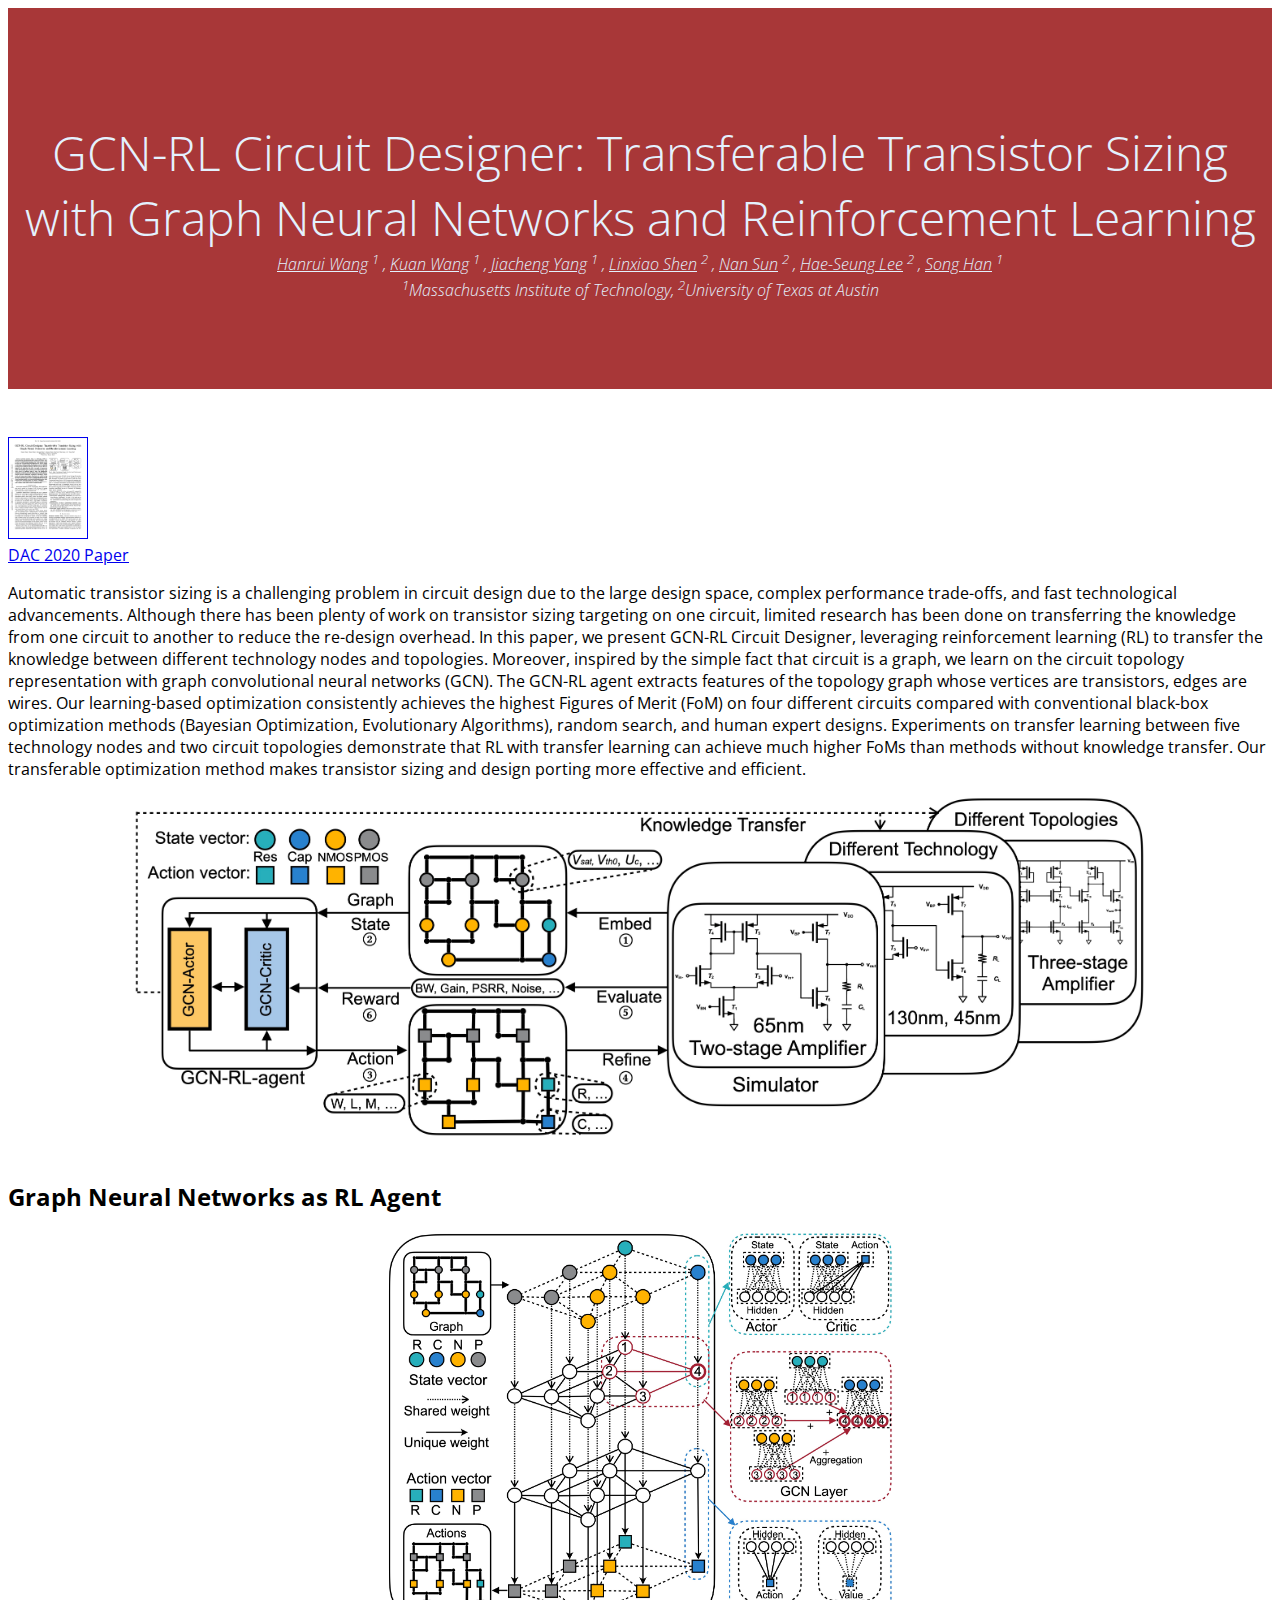
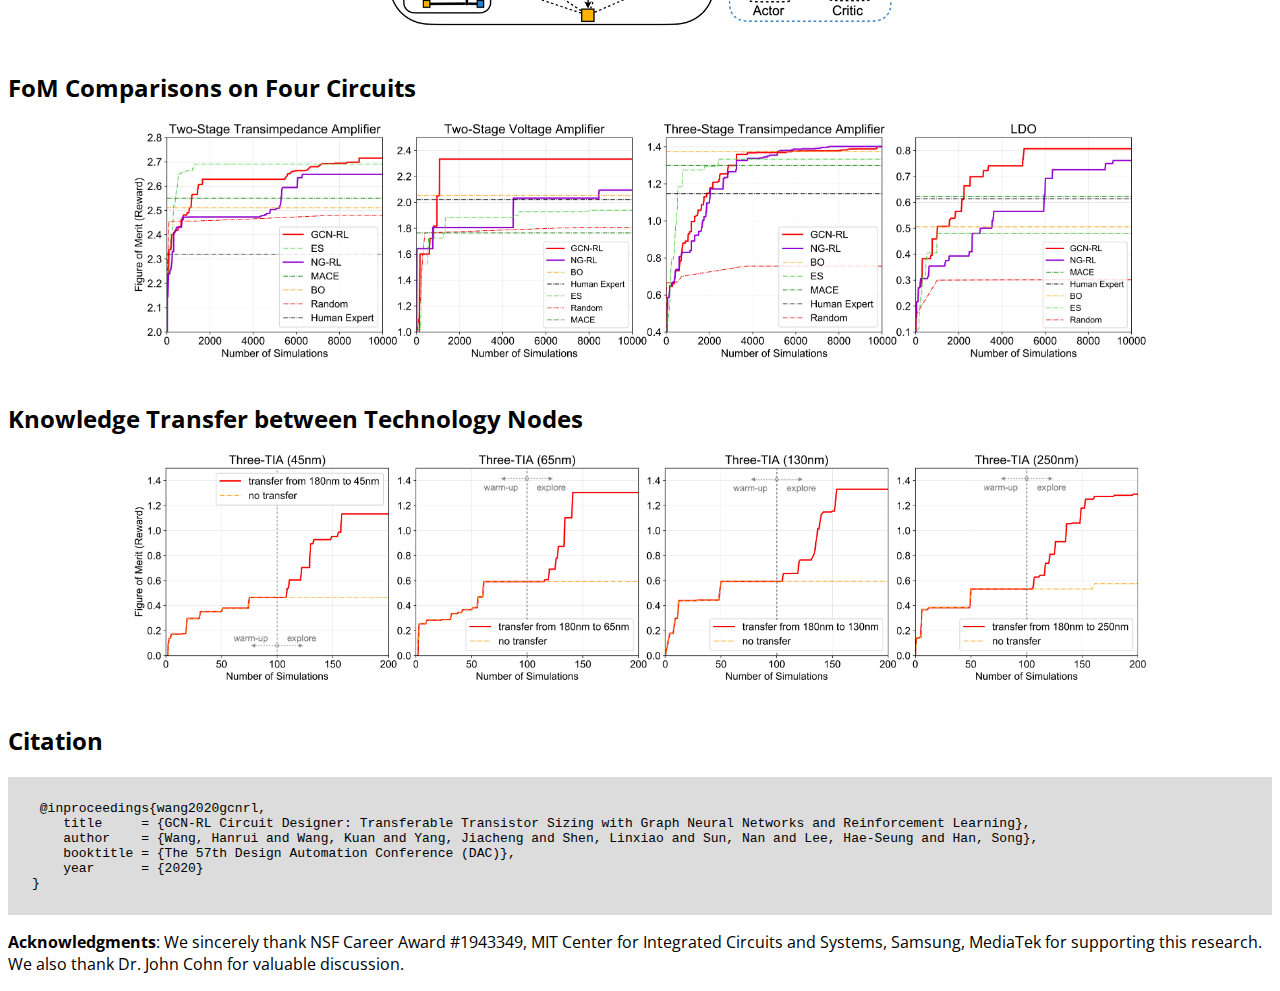
==== project_pages/gcn_rl/index.html @ 8ecd8b46 "[major] add GCN-RL Circuit Designer webpage" ====
<!doctype html>
<html>

<head>
  <title> GCN-RL Circuit Designer: Transferable Transistor Sizing with Graph Neural Networks and Reinforcement Learning</title>
  <meta name="viewport" content="width=device-width,initial-scale=1">
  <link href="https://maxcdn.bootstrapcdn.com/bootstrap/4.0.0-alpha.6/css/bootstrap.min.css" rel="stylesheet"
    integrity="sha384-rwoIResjU2yc3z8GV/NPeZWAv56rSmLldC3R/AZzGRnGxQQKnKkoFVhFQhNUwEyJ" crossorigin="anonymous">
  <script src="https://code.jquery.com/jquery-3.2.1.min.js"
    integrity="sha256-hwg4gsxgFZhOsEEamdOYGBf13FyQuiTwlAQgxVSNgt4=" crossorigin="anonymous"></script>
  <link href="https://fonts.googleapis.com/css?family=Open+Sans:300,400,700" rel="stylesheet">
  <link href="style.css" rel="stylesheet">
  <link href="style_extra.css" rel="stylesheet">
</head>

<body class="nd-docs">
  <div class="nd-pageheader">
    <div class="container">
      <p class="lead" style="font-size:300%;">
        GCN-RL Circuit Designer: Transferable Transistor Sizing with Graph Neural Networks and Reinforcement Learning
        <address>
                    <nobr>
            <a href="https://hanruiwang.me">Hanrui Wang</a>
            <sup>1</sup>
            ,
          </nobr>
                    <nobr>
            <a href="https://github.com/kuan-wang">Kuan Wang</a>
            <sup>1</sup>
            ,
          </nobr>
                    <nobr>
            <a href="https://konno.moe/cv/">Jiacheng Yang</a>
            <sup>1</sup>
            ,
          </nobr>
                    <nobr>
            <a href="https://scholar.google.com/citations?user=UnQWfpoAAAAJ&hl=en">Linxiao Shen</a>
            <sup>2</sup>
            ,
          </nobr>
                    <nobr>
            <a href="https://www.cerc.utexas.edu/~nansun/">Nan Sun</a>
            <sup>2</sup>
            ,
          </nobr>
                    <nobr>
            <a href="http://www-mtl.mit.edu/wpmu/hslee/">Hae-Seung Lee</a>
            <sup>2</sup>
            ,
          </nobr>
                    <nobr>
            <a href="https://songhan.mit.edu">Song Han</a>
            <sup>1</sup>
            
          </nobr>
                    <br>
                    <nobr><sup>1</sup>Massachusetts Institute of Technology,</nobr>
                    <nobr><sup>2</sup>University of Texas at Austin</nobr>
                  </address>
      </p>
    </div>
  </div> <!-- end nd-pageheader -->

  <div class="container">

    <div class="row">
      <div class="col text-center">
        <p>
                    <a href="https://arxiv.org/abs/2005.00406" class="d-inline-block p-3 align-top">
            <img height="100" width="78" src="assets/paper_thumbnail.png" style="border:1px solid"
              data-nothumb><br>
            DAC 2020 Paper
          </a>
                </div>
    </div>

    <div class="row">
      <div class="col">

                
                <p><p>Automatic transistor sizing is a challenging problem in circuit design due to the large design space, complex performance trade-offs, and fast technological advancements. Although there has been plenty of work on transistor sizing targeting on one circuit, limited research has been done on transferring the knowledge from one circuit to another to reduce the re-design overhead. In this paper, we present GCN-RL Circuit Designer, leveraging reinforcement learning (RL) to transfer the knowledge between different technology nodes and topologies. Moreover, inspired by the simple fact that circuit is a graph, we learn on the circuit topology representation with graph convolutional neural networks (GCN). The GCN-RL agent extracts features of the topology graph whose vertices are transistors, edges are wires. Our learning-based optimization consistently achieves the highest Figures of Merit (FoM) on four different circuits compared with conventional black-box optimization methods (Bayesian Optimization, Evolutionary Algorithms), random search, and human expert designs. Experiments on transfer learning between five technology nodes and two circuit topologies demonstrate that RL with transfer learning can achieve much higher FoMs than methods without knowledge transfer. Our transferable optimization method makes transistor sizing and design porting more effective and efficient.</p></p>
        
                        
                <p><p align="center">
    <img src="assets/overview.jpg" width="80%">
</p></p>
        
                                <h2>Graph Neural Networks as RL Agent</h2>
        
                <p><p align="center">
    <img src="assets/gcn.jpg" width="40%">
</p></p>
        
                                <h2>FoM Comparisons on Four Circuits</h2>
        
                <p><p align="center">
    <img src="assets/comparison.jpg" width="80%">
</p></p>
        
                                <h2>Knowledge Transfer between Technology Nodes</h2>
        
                <p><p align="center">
    <img src="assets/transfer.jpg" width="80%">
</p></p>
        
                                <h2>Citation</h2>
        
        
                <pre class="highlight"> @inproceedings{wang2020gcnrl,
    title     = {GCN-RL Circuit Designer: Transferable Transistor Sizing with Graph Neural Networks and Reinforcement Learning},
    author    = {Wang, Hanrui and Wang, Kuan and Yang, Jiacheng and Shen, Linxiao and Sun, Nan and Lee, Hae-Seung and Han, Song},
    booktitle = {The 57th Design Automation Conference (DAC)},
    year      = {2020}
} </pre>
                        
                <p><p><strong>Acknowledgments</strong>: We sincerely thank NSF Career Award #1943349, MIT Center for Integrated Circuits and Systems, Samsung, MediaTek for supporting this research. We also thank Dr. John Cohn for valuable discussion.</p></p>
        
                
      </div>
    </div> <!-- row -->

  </div> <!-- container -->

  <script>
    var coll = document.getElementsByClassName("collapsible");
    var i;

    for (i = 0; i < coll.length; i++) {
      coll[i].addEventListener("click", function () {
        this.classList.toggle("active");
        var content = this.nextElementSibling;
        if (content.style.maxHeight) {
          content.style.maxHeight = null;
        } else {
          content.style.maxHeight = content.scrollHeight * 50 + "px";
        }
        content.style.height = "550%";
      });
    }
  </script>
  <script type="text/x-mathjax-config">
    MathJax.Hub.Config({
      tex2jax: {
        inlineMath: [ ['$','$'], ["\\(","\\)"] ],
        processEscapes: true
      }
    });
  </script>
  
  <script type="text/javascript"
      src="http://cdn.mathjax.org/mathjax/latest/MathJax.js?config=TeX-AMS-MML_HTMLorMML">
  </script>
</body>

</html>
---- project_pages/gcn_rl/style.css ----
body, td, th {
  font-family: 'Open Sans', sans-serif;
}
h2 {
  margin-top: 3ex;
}
.color-primary-0 { color: #A83738 }  /* Main Primary color */
.color-primary-1 { color: #D95242 }
.color-primary-2 { color: #F26D40 }
.color-primary-3 { color: #F5B74D }
.color-primary-4 { color: #F3CB60 }

.nd-pageheader {
  padding: 2rem 15px;
  margin-bottom: 1.5rem;
  color: #e4f1fe;
  text-align: center;
  background-color: #A83738;
}

.nd-pageheader a {
  color: #e4f1fe;
}

.nd-pageheader .container {
  position: relative
}

.nd-pageheader h1 {
  font-size: 3rem;
  font-weight: 400;
  color: #fff
}

.nd-pageheader address {
  font-weight: 300;
}

.nd-pageheader p {
  margin-bottom: 0;
  font-size: 1.25rem;
  font-weight: 300
}

.citation {
  margin-top: 15px;
  clear: both;
}
.citation:after {
  content: '';
  display: table;
  clear: both;
}
.citation img {
  float: left;
  margin: 0 10px 10px 0;
  width: 150px;
}

.newsmedia {
  margin-top: 15px;
  clear: both;
}
.newsmedia:after {
  content: '';
  display: table;
  clear: both;
}
.newsmedia img {
  float: left;
  margin: 20px 20px 10px 0;
  width: 140px;
  border: none;
}


figcaption {
  display: block;
  text-align: center;
  font-size: 12px;
  margin-top: 3px;
}

.highlight {
  padding: 1.5rem;
  margin-right: 0;
  margin-left: 0;
  background: gainsboro;
}

.smallfig {
  width: 80%;
}

.modal .big-modal {
  width:auto;
  max-width:90%;
  max-height:80%;
}

.img-wrapper {
  text-align: center;
}

.big-modal img {
  max-height: 60vh;
}

.img-scroller {
  overflow-x: scroll;
}

.img-scroller .img-fluid {
  max-width: initial;
}

@media (min-width: 576px) {
  .nd-pageheader {
    padding-top:4rem;
    padding-bottom: 4rem;
    margin-bottom: 3rem;
  }
}

@media (min-width: 768px) {
  .smallfig {
    width: 60%;
  }
  .nd-pageheader h1 {
    font-size:4rem
  }

  .nd-pageheader p {
    font-size: 1.5rem
  }
  .twocol-md {
     column-count: 2;
  }
}

@media (min-width: 992px) {
  .smallfig {
    width: 45%;
  }
  #fig-arch-compare {
    width: 49%;
  }
}
.best { font: 12.5px Helvetica; }
.best { border-collapse: collapse; border-spacing: 0; }
.best td { position: relative; }
.best td img { margin-top: 15px; }
.best td .unit { font-size: 10px; position: absolute; top: 0; left: 3px; white-space: nowrap; width: 100%; text-overflow: clip; overflow: hidden; }
.best td .score { display: none; position: absolute; top: 0; right: 3px; white-sapce: nowrap; }
.best td:nth-child(1) {
  min-width: 28px;
  border-right: 3px solid transparent;
}
.best td .netname {
	transform: translateX(-50%) translateY(-50%) rotate(-90deg);
	position: absolute;
	left: 50%;
	top: 50%;
	text-align: center;
	font: 12px helvetica;
	white-space: nowrap;
	padding: 4px;
}
.best th, .best td {
  padding-left: 3px;
}
.best img {
  width: 100%;
}
.best .concept {
	color: black;
	font: 14px helvetica;
  padding-bottom: 2px;
  text-transform: capitalize;
  text-align: left;
  margin-right: 1px;
}

@media (min-width: 576px) {
  .best td .unit { font-size: inherit; }
  .best td .netname { font-size: 14px; }
  .best .concept { font-size: 20px; }
}

@media (min-width: 768px) {
  .best td .netname { font-size: 17px; }
}

@media (min-width: 1200px) {
  .best td .score { display: block; }
}

.modal {
  text-align: center;
  padding: 0!important;
}

.modal:before {
  content: '';
  display: inline-block;
  height: 80%;
  vertical-align: middle;
  margin-right: -4px;
}

.modal-dialog {
  display: inline-block;
  text-align: left;
  vertical-align: middle;
}
/* Trick for moving the media-control-panel down on chrome */
video::-webkit-media-controls-panel {
 margin-top: 30px;
 /* Do not auto-hide controls */
 opacity: 1 !important;
 display: flex !important;
}
video[controls] {
 margin-bottom: 30px;
}


.container_2 {
    position: relative;
    width: 100%;
    height: 0;
    padding-bottom: 56.25%;
  }

  .video {
    position: absolute;
    top: 0;
    left: 0;
    width: 100%;
    height: 100%;
  }

  .collapsible {
    background-color: #777;
    color: white;
    cursor: pointer;
    padding: 18px;
    width: 100%;
    border: none;
    text-align: left;
    outline: none;
    font-size: 15px;
  }

  .active,
  .collapsible:hover {
    background-color: #555;
  }

  .content {
    padding: 0 18px;
    max-height: 0;
    overflow: hidden;
    transition: max-height 0.2s ease-out;
    background-color: #f1f1f1;
  }

  .paperthumb {
    float: left;
    width: 120px;
    margin: 3px 10px 7px 0;
  }

  .paperdesc {
    clear: both;
  }
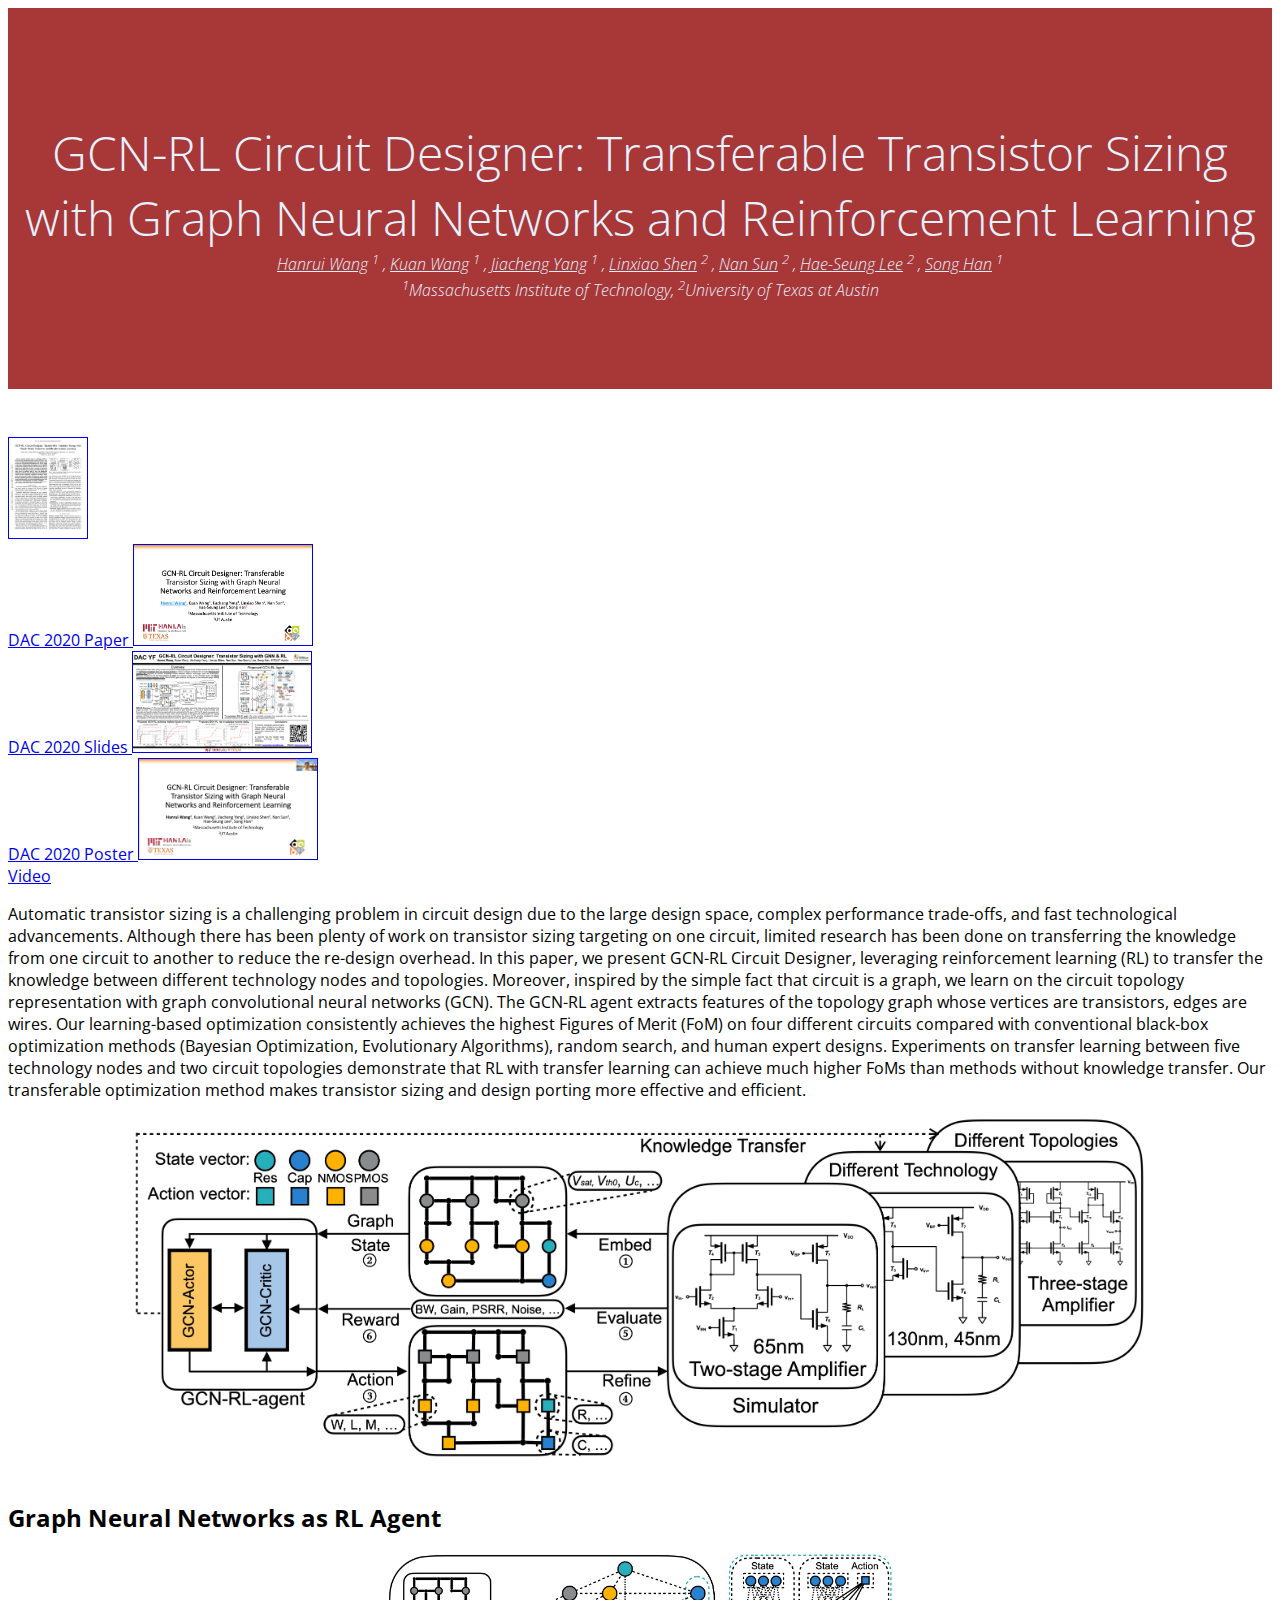
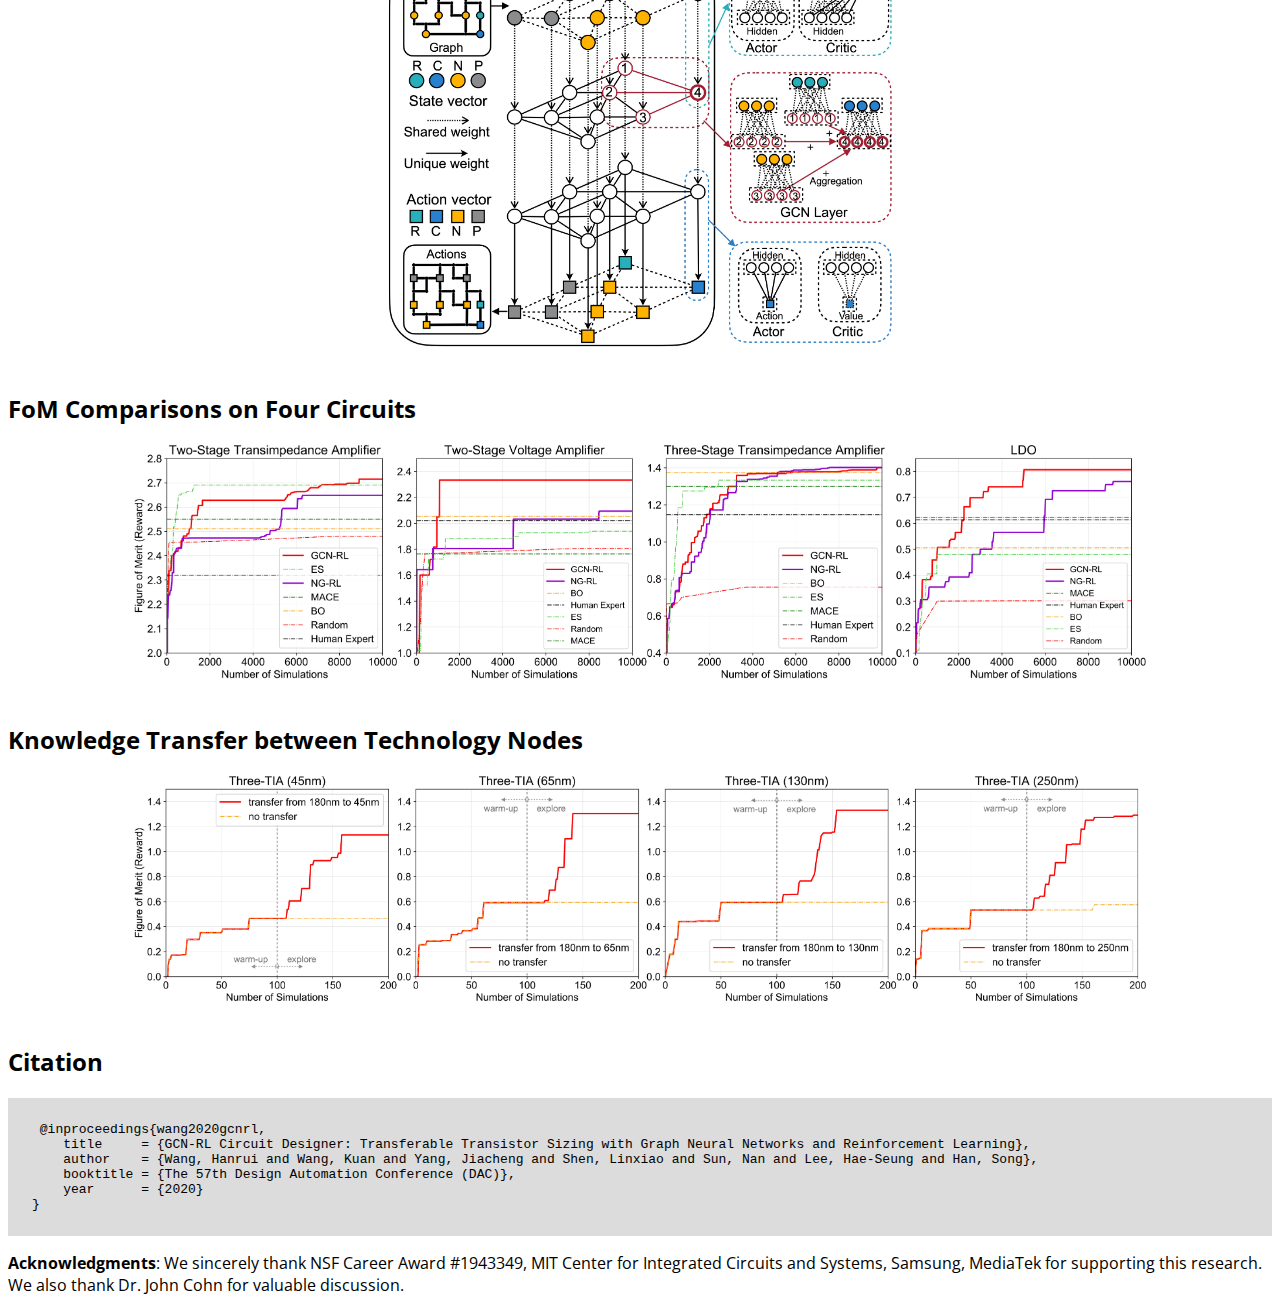
==== commit 16e7029e: "[minor] update GCNRL website, slides and poster" ====
--- a/project_pages/gcn_rl/index.html
+++ b/project_pages/gcn_rl/index.html
@@ -71,6 +71,21 @@
             <img height="100" width="78" src="assets/paper_thumbnail.png" style="border:1px solid"
               data-nothumb><br>
             DAC 2020 Paper
+          </a>
+                    <a href="./assets/DAC20_GCNRL_HanruiWang_slides.pdf" class="d-inline-block p-3 align-top">
+            <img height="100" width="178" src="assets/slides_thumbnail.png" style="border:1px solid"
+              data-nothumb><br>
+            DAC 2020 Slides
+          </a>
+                    <a href="./assets/DAC20_GCNRL_HanruiWang_poster.pdf" class="d-inline-block p-3 align-top">
+            <img height="100" width="178" src="assets/poster_thumbnail.png" style="border:1px solid"
+              data-nothumb><br>
+            DAC 2020 Poster
+          </a>
+                    <a href="https://youtu.be/LXnGy4muo2A" class="d-inline-block p-3 align-top">
+            <img height="100" width="178" src="assets/video_thumbnail.png" style="border:1px solid"
+              data-nothumb><br>
+            Video
           </a>
                 </div>
     </div>
